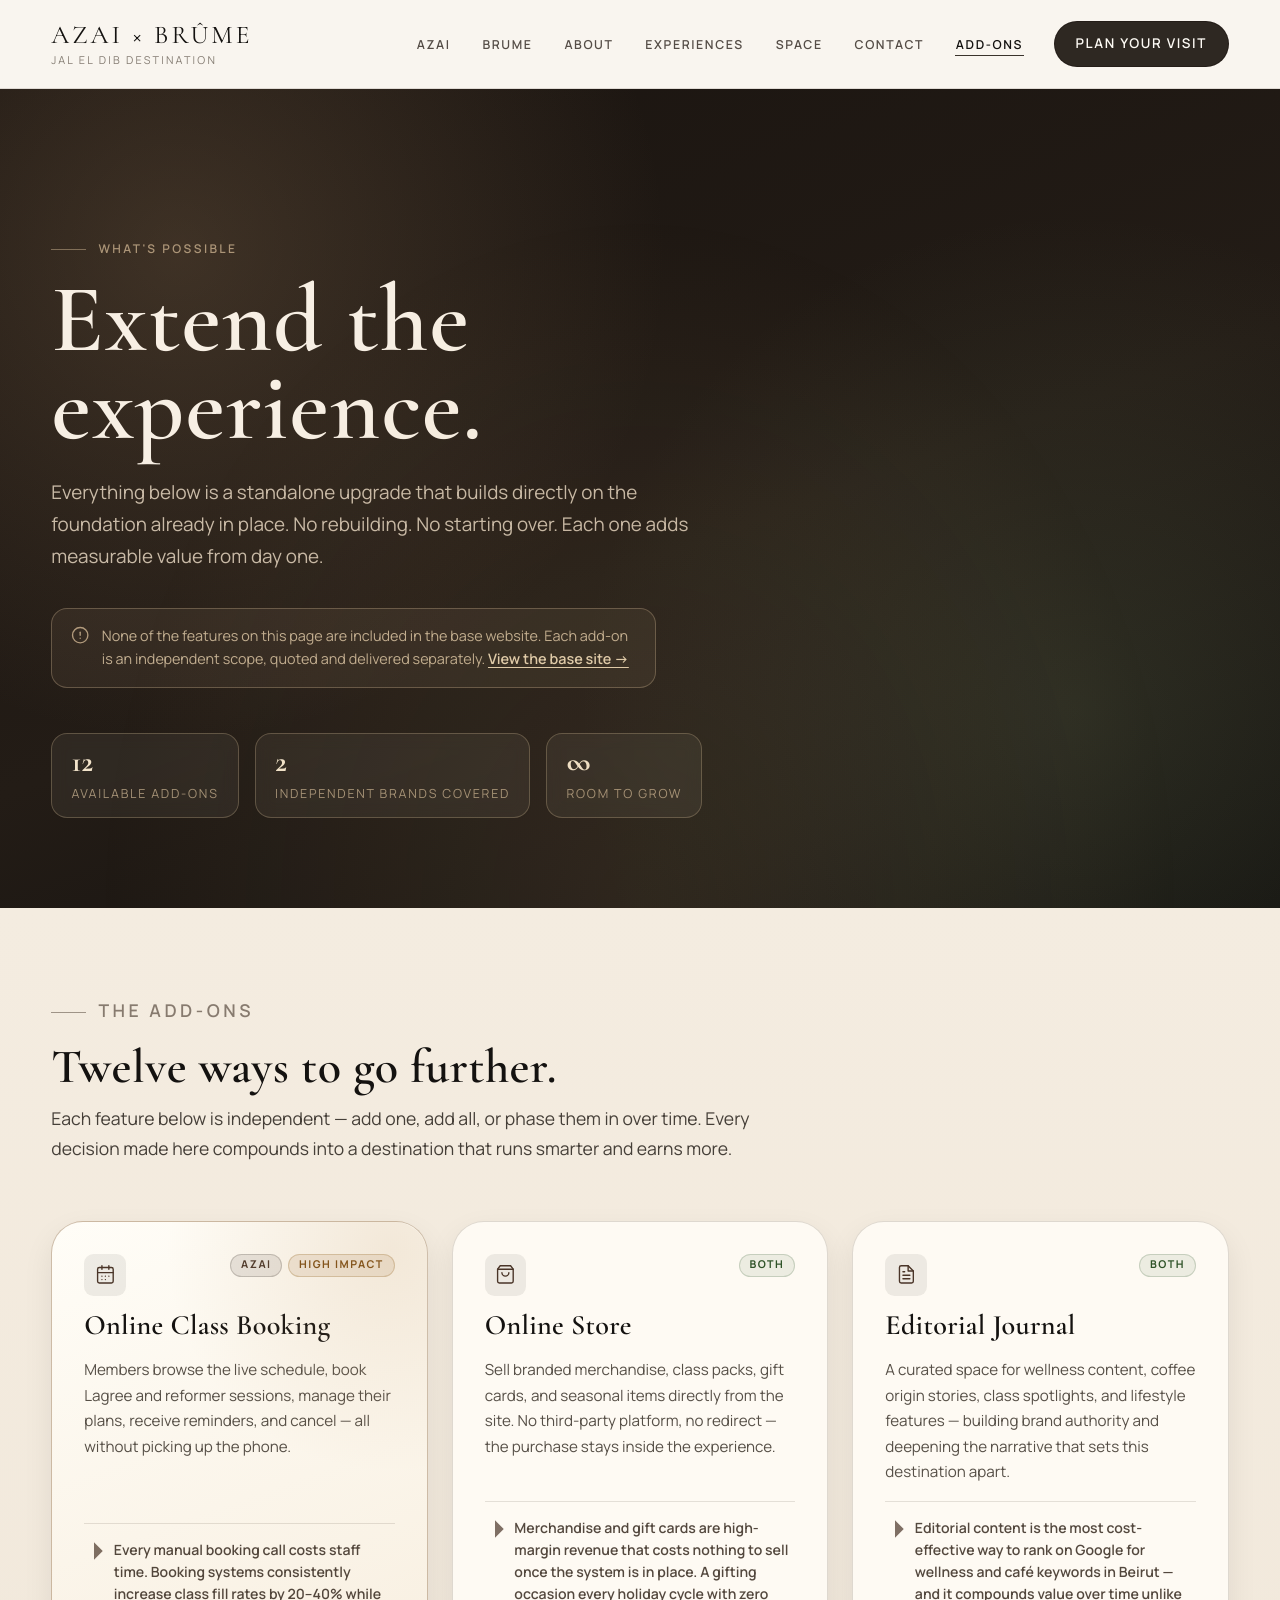
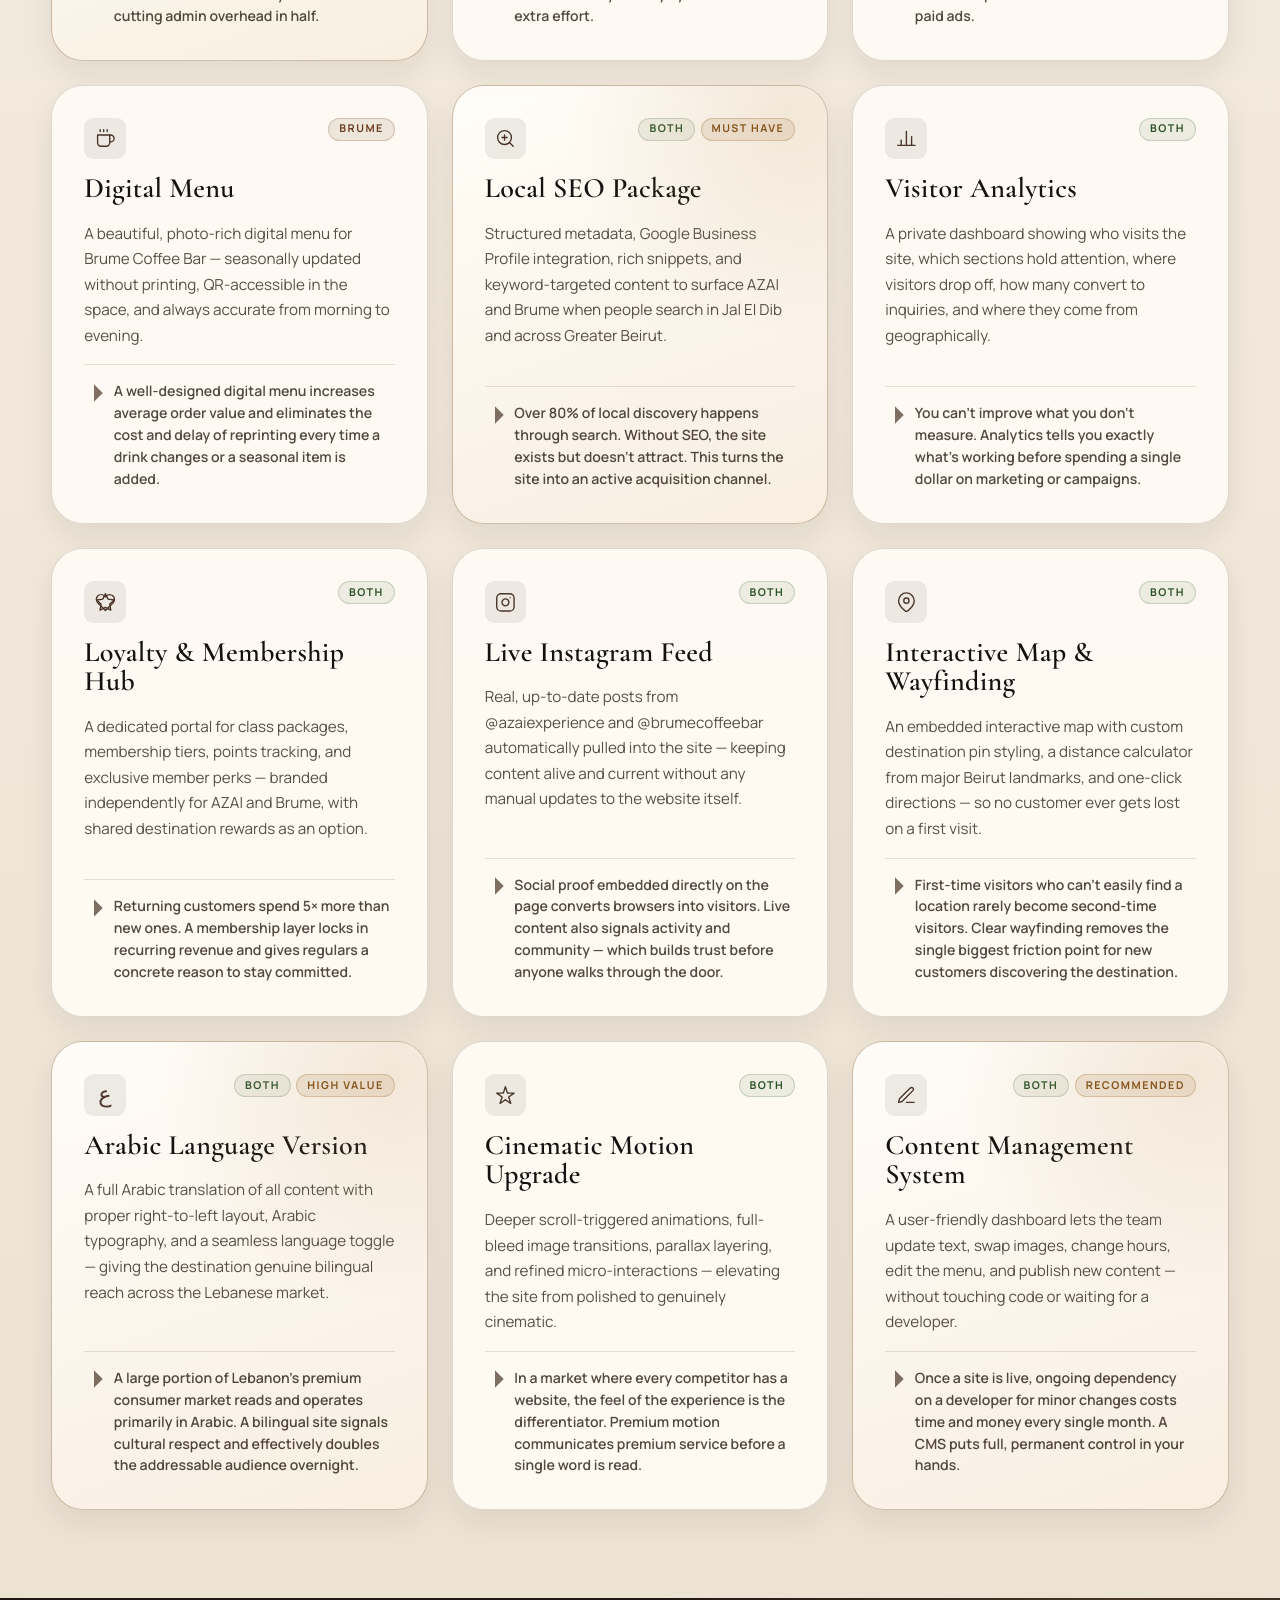
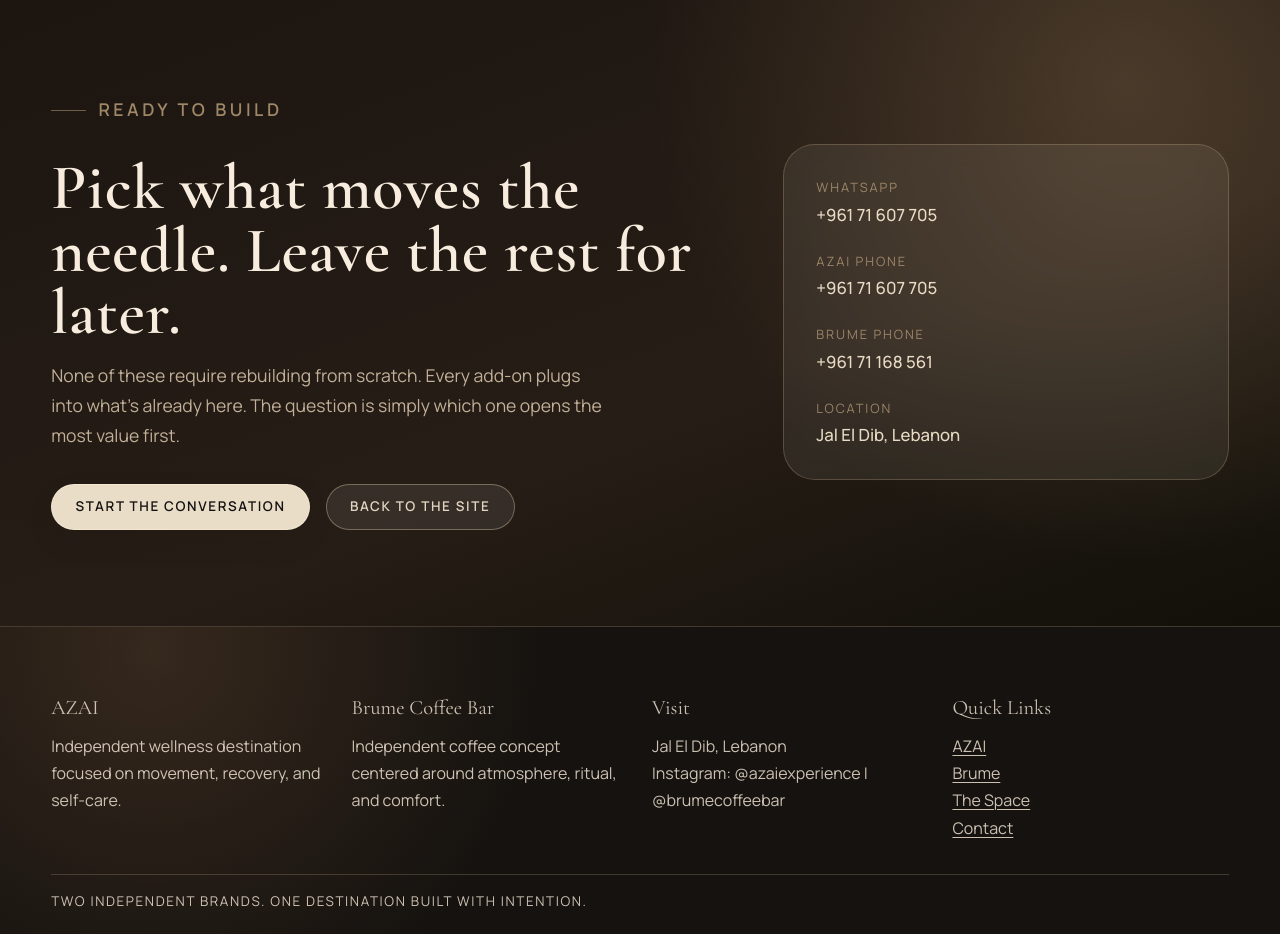
==== addons.html @ 94c47527 "Initial commit — AZAI x Brume destination website - Dual-brand landing page for AZAI wellness studio" ====
<!doctype html>
<html lang="en">
  <head>
    <meta charset="utf-8" />
    <meta name="viewport" content="width=device-width, initial-scale=1" />
    <meta
      name="description"
      content="Add-ons and future features available for the AZAI x Brume Coffee Bar website."
    />
    <title>What We Can Build — AZAI × Brume Add-Ons</title>

    <link rel="preconnect" href="https://fonts.googleapis.com" />
    <link rel="preconnect" href="https://fonts.gstatic.com" crossorigin />
    <link
      href="https://fonts.googleapis.com/css2?family=Manrope:wght@400;500;600;700&family=Cormorant+Garamond:wght@500;600;700&display=swap"
      rel="stylesheet"
    />
    <link rel="stylesheet" href="style.css" />
    <style>
      /* ── Add-Ons page styles ─────────────────────────── */

      .addons-hero {
        border-top: 0;
        padding: clamp(6rem, 12vw, 9rem) 0 clamp(4rem, 7vw, 6rem);
        background:
          radial-gradient(circle at 14% 20%, rgba(150, 120, 88, 0.28), transparent 38%),
          radial-gradient(circle at 84% 76%, rgba(120, 140, 100, 0.2), transparent 40%),
          linear-gradient(160deg, #1a1410 0%, #231c16 55%, #12100e 100%);
        position: relative;
        overflow: hidden;
      }

      .addons-hero::after {
        content: "";
        position: absolute;
        inset: 0;
        background: radial-gradient(ellipse at 50% 100%, rgba(205, 168, 118, 0.12), transparent 60%);
        pointer-events: none;
      }

      .addons-hero .eyebrow {
        color: rgba(220, 192, 155, 0.7);
      }

      .addons-hero .eyebrow::before {
        background: rgba(220, 192, 155, 0.45);
      }

      .addons-hero h1 {
        font-family: var(--font-serif);
        font-size: clamp(3rem, 7.5vw, 6.4rem);
        line-height: 0.92;
        color: rgba(254, 246, 234, 0.97);
        margin-bottom: var(--space-4);
        max-width: 14ch;
      }

      .addons-hero .lead {
        color: rgba(235, 220, 198, 0.82);
        max-width: 56ch;
        margin-bottom: 0;
      }

      .addons-scope-note {
        display: flex;
        align-items: flex-start;
        gap: 0.75rem;
        margin-top: clamp(1.6rem, 3vw, 2.2rem);
        padding: 1rem 1.2rem;
        border-radius: var(--radius-md);
        border: 1px solid rgba(220, 192, 155, 0.3);
        background: rgba(220, 192, 155, 0.07);
        max-width: 62ch;
      }

      .addons-scope-note svg {
        flex-shrink: 0;
        width: 1.15rem;
        height: 1.15rem;
        stroke: rgba(220, 192, 155, 0.75);
        stroke-width: 1.8;
        fill: none;
        stroke-linecap: round;
        stroke-linejoin: round;
        margin-top: 0.1rem;
      }

      .addons-scope-note p {
        font-size: 0.9rem;
        line-height: 1.6;
        color: rgba(225, 202, 168, 0.82);
        margin: 0;
      }

      .addons-scope-note a {
        color: rgba(235, 215, 180, 0.95);
        text-decoration: underline;
        text-decoration-thickness: 1px;
        text-underline-offset: 0.18em;
        font-weight: 600;
      }

      .addons-scope-note a:hover {
        color: rgba(252, 238, 210, 1);
      }

      .addons-hero-meta {
        display: flex;
        flex-wrap: wrap;
        gap: var(--space-3);
        margin-top: clamp(2rem, 4vw, 2.8rem);
      }

      .hero-stat {
        border: 1px solid rgba(220, 192, 155, 0.28);
        border-radius: var(--radius-md);
        padding: 0.9rem 1.2rem;
        background: rgba(255, 248, 236, 0.06);
        backdrop-filter: blur(8px);
      }

      .hero-stat strong {
        display: block;
        font-family: var(--font-serif);
        font-size: 1.85rem;
        color: rgba(250, 235, 210, 0.97);
        line-height: 1;
        margin-bottom: 0.2rem;
      }

      .hero-stat span {
        font-size: 0.78rem;
        text-transform: uppercase;
        letter-spacing: 0.14em;
        color: rgba(220, 195, 158, 0.68);
      }

      /* ── Section ─────────────────────────────────────── */

      .addons-section {
        background: linear-gradient(180deg, #f4ece0, #ede3d4);
        padding: clamp(3.5rem, 7vw, 5.5rem) 0;
        border-top: 0;
      }

      .addons-section-head {
        margin-bottom: clamp(2.4rem, 5vw, 3.5rem);
        max-width: 720px;
      }

      .addons-section-head h2 {
        font-family: var(--font-serif);
        font-size: clamp(2rem, 4vw, 3rem);
        line-height: 1.04;
        margin-bottom: var(--space-2);
      }

      .addons-section-head p {
        font-size: clamp(1rem, 1.4vw, 1.1rem);
      }

      /* ── Grid ────────────────────────────────────────── */

      .addons-grid {
        display: grid;
        grid-template-columns: repeat(3, minmax(0, 1fr));
        gap: var(--space-4);
      }

      /* ── Card ────────────────────────────────────────── */

      .addon-card {
        position: relative;
        background: rgba(255, 252, 246, 0.9);
        border: 1px solid rgba(78, 63, 49, 0.18);
        border-radius: var(--radius-xl);
        padding: clamp(1.4rem, 2.5vw, 2rem);
        box-shadow: var(--shadow-soft);
        display: flex;
        flex-direction: column;
        gap: var(--space-3);
        transition: transform 280ms ease, box-shadow 280ms ease, border-color 280ms ease;
        overflow: hidden;
      }

      .addon-card:hover {
        transform: translateY(-5px);
        box-shadow: var(--shadow-card);
        border-color: rgba(78, 63, 49, 0.34);
      }

      .addon-card--highlight {
        border-color: rgba(140, 105, 68, 0.42);
        background: linear-gradient(160deg, rgba(255, 253, 248, 0.96), rgba(248, 239, 225, 0.96));
      }

      .addon-card--highlight::before {
        content: "";
        position: absolute;
        inset: 0;
        border-radius: inherit;
        background: radial-gradient(circle at 90% 6%, rgba(194, 152, 102, 0.18), transparent 42%);
        pointer-events: none;
      }

      /* ── Card top row ────────────────────────────────── */

      .addon-card__top {
        display: flex;
        align-items: flex-start;
        justify-content: space-between;
        gap: var(--space-2);
      }

      .addon-card__icon {
        width: 2.6rem;
        height: 2.6rem;
        border-radius: var(--radius-sm);
        background: rgba(48, 38, 30, 0.08);
        display: flex;
        align-items: center;
        justify-content: center;
        flex-shrink: 0;
      }

      .addon-card__icon svg {
        width: 1.3rem;
        height: 1.3rem;
        stroke: var(--color-espresso);
        stroke-width: 1.6;
        fill: none;
        stroke-linecap: round;
        stroke-linejoin: round;
      }

      .addon-card__badges {
        display: flex;
        flex-wrap: wrap;
        gap: 0.35rem;
        justify-content: flex-end;
      }

      .addon-badge {
        border-radius: 999px;
        padding: 0.22rem 0.62rem;
        font-size: 0.67rem;
        font-weight: 700;
        letter-spacing: 0.14em;
        text-transform: uppercase;
      }

      .addon-badge--azai {
        background: rgba(36, 28, 22, 0.1);
        color: var(--color-espresso);
        border: 1px solid rgba(36, 28, 22, 0.2);
      }

      .addon-badge--brume {
        background: rgba(130, 90, 55, 0.12);
        color: #6b3d1e;
        border: 1px solid rgba(130, 90, 55, 0.26);
      }

      .addon-badge--both {
        background: rgba(80, 115, 75, 0.1);
        color: #2e5227;
        border: 1px solid rgba(80, 115, 75, 0.24);
      }

      .addon-badge--featured {
        background: rgba(160, 118, 60, 0.15);
        color: #7a4a10;
        border: 1px solid rgba(160, 118, 60, 0.32);
      }

      /* ── Card body ───────────────────────────────────── */

      .addon-card h3 {
        font-family: var(--font-serif);
        font-size: clamp(1.45rem, 2.2vw, 1.85rem);
        line-height: 1.05;
        color: var(--color-ink);
        margin-bottom: 0;
      }

      .addon-card__desc {
        font-size: 0.95rem;
        color: rgba(44, 36, 28, 0.8);
        line-height: 1.68;
        flex: 1;
      }

      /* ── Benefit block ───────────────────────────────── */

      .addon-card__benefit {
        border-top: 1px solid rgba(72, 58, 46, 0.14);
        padding-top: var(--space-3);
        display: flex;
        gap: 0.6rem;
        align-items: flex-start;
      }

      .benefit-arrow {
        flex-shrink: 0;
        width: 1.25rem;
        height: 1.25rem;
        margin-top: 0.1rem;
        color: var(--color-espresso);
        opacity: 0.7;
      }

      .benefit-arrow svg {
        width: 100%;
        height: 100%;
        fill: currentColor;
      }

      .addon-card__benefit p {
        font-size: 0.88rem;
        font-weight: 600;
        color: rgba(55, 42, 32, 0.86);
        line-height: 1.56;
      }

      /* ── CTA ─────────────────────────────────────────── */

      .addons-cta-section {
        background:
          radial-gradient(circle at 88% 14%, rgba(175, 138, 96, 0.28), transparent 38%),
          linear-gradient(160deg, #1c1510 0%, #261d16 60%, #111009 100%);
        padding: clamp(4rem, 8vw, 6rem) 0;
        border-top: 0;
      }

      .addons-cta-inner {
        display: grid;
        grid-template-columns: 1.2fr 0.8fr;
        gap: clamp(2rem, 5vw, 4rem);
        align-items: center;
      }

      .addons-cta-inner h2 {
        font-family: var(--font-serif);
        font-size: clamp(2.2rem, 5vw, 4rem);
        line-height: 0.98;
        color: rgba(254, 244, 228, 0.97);
        margin-bottom: var(--space-3);
      }

      .addons-cta-inner > div > p {
        color: rgba(232, 212, 185, 0.8);
        max-width: 52ch;
        font-size: clamp(1rem, 1.4vw, 1.1rem);
        margin-bottom: var(--space-5);
      }

      .addons-cta-inner .eyebrow {
        color: rgba(220, 188, 145, 0.68);
      }

      .addons-cta-inner .eyebrow::before {
        background: rgba(220, 188, 145, 0.44);
      }

      .cta-actions {
        display: flex;
        flex-wrap: wrap;
        gap: var(--space-3);
      }

      .cta-actions .btn-primary {
        background: rgba(245, 232, 210, 0.95);
        border-color: rgba(245, 232, 210, 0.95);
        color: var(--color-ink);
      }

      .cta-actions .btn-primary:hover {
        background: #fff;
        border-color: #fff;
      }

      .cta-actions .btn-secondary {
        background: rgba(255, 255, 255, 0.08);
        border-color: rgba(232, 208, 175, 0.38);
        color: rgba(245, 232, 210, 0.9);
      }

      .cta-actions .btn-secondary:hover {
        background: rgba(255, 255, 255, 0.14);
        border-color: rgba(232, 208, 175, 0.55);
      }

      .cta-contact-card {
        border-radius: var(--radius-xl);
        border: 1px solid rgba(220, 192, 155, 0.24);
        background: rgba(255, 248, 236, 0.07);
        backdrop-filter: blur(10px);
        padding: clamp(1.4rem, 2.5vw, 2rem);
        display: flex;
        flex-direction: column;
        gap: var(--space-4);
      }

      .cta-contact-item p {
        font-size: 0.8rem;
        text-transform: uppercase;
        letter-spacing: 0.15em;
        color: rgba(218, 188, 148, 0.6);
        margin-bottom: 0.3rem;
      }

      .cta-contact-item a,
      .cta-contact-item span {
        display: block;
        font-size: 1.05rem;
        color: rgba(248, 234, 210, 0.92);
        font-weight: 500;
      }

      .cta-contact-item a:hover {
        color: rgba(255, 245, 225, 1);
      }

      /* ── Responsive ──────────────────────────────────── */

      @media (max-width: 1060px) {
        .addons-grid {
          grid-template-columns: repeat(2, minmax(0, 1fr));
        }
      }

      @media (max-width: 720px) {
        .addons-grid {
          grid-template-columns: 1fr;
        }

        .addons-cta-inner {
          grid-template-columns: 1fr;
        }

        .addons-hero-meta {
          flex-direction: column;
          align-items: flex-start;
        }

        .hero-stat {
          align-self: flex-start;
        }

        .cta-actions {
          flex-direction: column;
          align-items: stretch;
        }

        .cta-actions .btn {
          width: 100%;
          justify-content: center;
        }
      }

      @media (max-width: 420px) {
        .addons-hero {
          padding-top: 5rem;
        }

        .addons-scope-note {
          padding: 0.85rem 0.95rem;
          gap: 0.6rem;
        }

        .addons-grid {
          gap: var(--space-3);
        }

        .addon-card__top {
          flex-wrap: wrap;
          gap: var(--space-2);
        }

        .addon-card__badges {
          justify-content: flex-start;
        }

        .cta-contact-card {
          display: grid;
          grid-template-columns: repeat(2, minmax(0, 1fr));
          gap: var(--space-3);
        }
      }
    </style>
  </head>
  <body id="top">
    <a class="skip-link" href="#main-content">Skip to main content</a>

    <header class="site-header" id="site-header">
      <div class="container header-inner">
        <a class="brand-mark" href="index.html" aria-label="AZAI and Brume destination homepage">
          <span class="brand-mark__title">AZAI &times; BR&Ucirc;ME</span>
          <span class="brand-mark__subtitle">Jal El Dib Destination</span>
        </a>

        <button
          class="menu-toggle"
          id="menu-toggle"
          type="button"
          aria-label="Toggle menu"
          aria-controls="primary-navigation"
          aria-expanded="false"
        >
          <span></span>
          <span></span>
        </button>

        <nav class="site-nav" id="primary-navigation" aria-label="Primary">
          <a href="index.html#azai" class="nav-link">AZAI</a>
          <a href="index.html#brume" class="nav-link">Brume</a>
          <a href="index.html#destination" class="nav-link">About</a>
          <a href="index.html#experiences" class="nav-link">Experiences</a>
          <a href="index.html#space" class="nav-link">Space</a>
          <a href="index.html#contact" class="nav-link">Contact</a>
          <a href="addons.html" class="nav-link" aria-current="page">Add-Ons</a>
          <a href="index.html#contact" class="btn btn-nav">Plan Your Visit</a>
        </nav>
      </div>
    </header>

    <main id="main-content">

      <!-- ── Hero ─────────────────────────────────── -->
      <section class="addons-hero section" aria-labelledby="addons-title">
        <div class="container">
          <p class="eyebrow">What's Possible</p>
          <h1 id="addons-title">Extend the experience.</h1>
          <p class="lead">
            Everything below is a standalone upgrade that builds directly on the foundation already
            in place. No rebuilding. No starting over. Each one adds measurable value from day one.
          </p>

          <div class="addons-scope-note" role="note" aria-label="Pricing scope clarification">
            <svg viewBox="0 0 24 24" aria-hidden="true">
              <circle cx="12" cy="12" r="10"/>
              <line x1="12" y1="8" x2="12" y2="12"/>
              <line x1="12" y1="16" x2="12.01" y2="16"/>
            </svg>
            <p>
              None of the features on this page are included in the base website.
              Each add-on is an independent scope, quoted and delivered separately.
              <a href="index.html">View the base site →</a>
            </p>
          </div>

          <div class="addons-hero-meta">
            <div class="hero-stat">
              <strong>12</strong>
              <span>Available add-ons</span>
            </div>
            <div class="hero-stat">
              <strong>2</strong>
              <span>Independent brands covered</span>
            </div>
            <div class="hero-stat">
              <strong>∞</strong>
              <span>Room to grow</span>
            </div>
          </div>
        </div>
      </section>

      <!-- ── Cards ─────────────────────────────────── -->
      <section class="addons-section section" aria-labelledby="addons-grid-title">
        <div class="container">
          <div class="addons-section-head">
            <p class="eyebrow">The Add-Ons</p>
            <h2 id="addons-grid-title">Twelve ways to go further.</h2>
            <p>
              Each feature below is independent — add one, add all, or phase them in over time.
              Every decision made here compounds into a destination that runs smarter and earns more.
            </p>
          </div>

          <div class="addons-grid">

            <!-- 1. Class Booking -->
            <article class="addon-card addon-card--highlight reveal">
              <div class="addon-card__top">
                <div class="addon-card__icon">
                  <svg viewBox="0 0 24 24" aria-hidden="true">
                    <rect x="3" y="4" width="18" height="18" rx="2"/>
                    <path d="M16 2v4M8 2v4M3 10h18"/>
                    <path d="M8 14h.01M12 14h.01M16 14h.01M8 18h.01M12 18h.01"/>
                  </svg>
                </div>
                <div class="addon-card__badges">
                  <span class="addon-badge addon-badge--azai">AZAI</span>
                  <span class="addon-badge addon-badge--featured">High Impact</span>
                </div>
              </div>
              <h3>Online Class Booking</h3>
              <p class="addon-card__desc">
                Members browse the live schedule, book Lagree and reformer sessions, manage their
                plans, receive reminders, and cancel — all without picking up the phone.
              </p>
              <div class="addon-card__benefit">
                <span class="benefit-arrow" aria-hidden="true">
                  <svg viewBox="0 0 16 16"><path d="M8 1l7 7-7 7M15 8H1"/></svg>
                </span>
                <p>
                  Every manual booking call costs staff time. Booking systems consistently increase
                  class fill rates by 20–40% while cutting admin overhead in half.
                </p>
              </div>
            </article>

            <!-- 2. E-Commerce -->
            <article class="addon-card reveal">
              <div class="addon-card__top">
                <div class="addon-card__icon">
                  <svg viewBox="0 0 24 24" aria-hidden="true">
                    <path d="M6 2L3 6v14a2 2 0 002 2h14a2 2 0 002-2V6l-3-4z"/>
                    <path d="M3 6h18"/>
                    <path d="M16 10a4 4 0 01-8 0"/>
                  </svg>
                </div>
                <div class="addon-card__badges">
                  <span class="addon-badge addon-badge--both">Both</span>
                </div>
              </div>
              <h3>Online Store</h3>
              <p class="addon-card__desc">
                Sell branded merchandise, class packs, gift cards, and seasonal items directly from
                the site. No third-party platform, no redirect — the purchase stays inside the
                experience.
              </p>
              <div class="addon-card__benefit">
                <span class="benefit-arrow" aria-hidden="true">
                  <svg viewBox="0 0 16 16"><path d="M8 1l7 7-7 7M15 8H1"/></svg>
                </span>
                <p>
                  Merchandise and gift cards are high-margin revenue that costs nothing to sell once
                  the system is in place. A gifting occasion every holiday cycle with zero extra effort.
                </p>
              </div>
            </article>

            <!-- 3. Blog -->
            <article class="addon-card reveal">
              <div class="addon-card__top">
                <div class="addon-card__icon">
                  <svg viewBox="0 0 24 24" aria-hidden="true">
                    <path d="M14 2H6a2 2 0 00-2 2v16a2 2 0 002 2h12a2 2 0 002-2V8z"/>
                    <polyline points="14 2 14 8 20 8"/>
                    <line x1="16" y1="13" x2="8" y2="13"/>
                    <line x1="16" y1="17" x2="8" y2="17"/>
                    <polyline points="10 9 9 9 8 9"/>
                  </svg>
                </div>
                <div class="addon-card__badges">
                  <span class="addon-badge addon-badge--both">Both</span>
                </div>
              </div>
              <h3>Editorial Journal</h3>
              <p class="addon-card__desc">
                A curated space for wellness content, coffee origin stories, class spotlights, and
                lifestyle features — building brand authority and deepening the narrative that sets
                this destination apart.
              </p>
              <div class="addon-card__benefit">
                <span class="benefit-arrow" aria-hidden="true">
                  <svg viewBox="0 0 16 16"><path d="M8 1l7 7-7 7M15 8H1"/></svg>
                </span>
                <p>
                  Editorial content is the most cost-effective way to rank on Google for wellness and
                  café keywords in Beirut — and it compounds value over time unlike paid ads.
                </p>
              </div>
            </article>

            <!-- 4. Digital Menu -->
            <article class="addon-card reveal">
              <div class="addon-card__top">
                <div class="addon-card__icon">
                  <svg viewBox="0 0 24 24" aria-hidden="true">
                    <path d="M17 8h1a4 4 0 010 8h-1"/>
                    <path d="M3 8h14v9a4 4 0 01-4 4H7a4 4 0 01-4-4V8z"/>
                    <line x1="6" y1="2" x2="6" y2="4"/>
                    <line x1="10" y1="2" x2="10" y2="4"/>
                    <line x1="14" y1="2" x2="14" y2="4"/>
                  </svg>
                </div>
                <div class="addon-card__badges">
                  <span class="addon-badge addon-badge--brume">Brume</span>
                </div>
              </div>
              <h3>Digital Menu</h3>
              <p class="addon-card__desc">
                A beautiful, photo-rich digital menu for Brume Coffee Bar — seasonally updated
                without printing, QR-accessible in the space, and always accurate from morning to
                evening.
              </p>
              <div class="addon-card__benefit">
                <span class="benefit-arrow" aria-hidden="true">
                  <svg viewBox="0 0 16 16"><path d="M8 1l7 7-7 7M15 8H1"/></svg>
                </span>
                <p>
                  A well-designed digital menu increases average order value and eliminates the cost
                  and delay of reprinting every time a drink changes or a seasonal item is added.
                </p>
              </div>
            </article>

            <!-- 5. SEO -->
            <article class="addon-card addon-card--highlight reveal">
              <div class="addon-card__top">
                <div class="addon-card__icon">
                  <svg viewBox="0 0 24 24" aria-hidden="true">
                    <circle cx="11" cy="11" r="8"/>
                    <path d="M21 21l-4.35-4.35"/>
                    <path d="M11 8v6M8 11h6"/>
                  </svg>
                </div>
                <div class="addon-card__badges">
                  <span class="addon-badge addon-badge--both">Both</span>
                  <span class="addon-badge addon-badge--featured">Must Have</span>
                </div>
              </div>
              <h3>Local SEO Package</h3>
              <p class="addon-card__desc">
                Structured metadata, Google Business Profile integration, rich snippets, and
                keyword-targeted content to surface AZAI and Brume when people search in Jal El Dib
                and across Greater Beirut.
              </p>
              <div class="addon-card__benefit">
                <span class="benefit-arrow" aria-hidden="true">
                  <svg viewBox="0 0 16 16"><path d="M8 1l7 7-7 7M15 8H1"/></svg>
                </span>
                <p>
                  Over 80% of local discovery happens through search. Without SEO, the site exists
                  but doesn't attract. This turns the site into an active acquisition channel.
                </p>
              </div>
            </article>

            <!-- 6. Analytics -->
            <article class="addon-card reveal">
              <div class="addon-card__top">
                <div class="addon-card__icon">
                  <svg viewBox="0 0 24 24" aria-hidden="true">
                    <line x1="18" y1="20" x2="18" y2="10"/>
                    <line x1="12" y1="20" x2="12" y2="4"/>
                    <line x1="6" y1="20" x2="6" y2="14"/>
                    <line x1="2" y1="20" x2="22" y2="20"/>
                  </svg>
                </div>
                <div class="addon-card__badges">
                  <span class="addon-badge addon-badge--both">Both</span>
                </div>
              </div>
              <h3>Visitor Analytics</h3>
              <p class="addon-card__desc">
                A private dashboard showing who visits the site, which sections hold attention,
                where visitors drop off, how many convert to inquiries, and where they come from
                geographically.
              </p>
              <div class="addon-card__benefit">
                <span class="benefit-arrow" aria-hidden="true">
                  <svg viewBox="0 0 16 16"><path d="M8 1l7 7-7 7M15 8H1"/></svg>
                </span>
                <p>
                  You can't improve what you don't measure. Analytics tells you exactly what's
                  working before spending a single dollar on marketing or campaigns.
                </p>
              </div>
            </article>

            <!-- 7. Loyalty -->
            <article class="addon-card reveal">
              <div class="addon-card__top">
                <div class="addon-card__icon">
                  <svg viewBox="0 0 24 24" aria-hidden="true">
                    <path d="M20.84 4.61a5.5 5.5 0 00-7.78 0L12 5.67l-1.06-1.06a5.5 5.5 0 00-7.78 7.78l1.06 1.06L12 21.23l7.78-7.78 1.06-1.06a5.5 5.5 0 000-7.78z"/>
                    <polygon points="12 2 15.09 8.26 22 9.27 17 14.14 18.18 21.02 12 17.77 5.82 21.02 7 14.14 2 9.27 8.91 8.26 12 2"/>
                  </svg>
                </div>
                <div class="addon-card__badges">
                  <span class="addon-badge addon-badge--both">Both</span>
                </div>
              </div>
              <h3>Loyalty & Membership Hub</h3>
              <p class="addon-card__desc">
                A dedicated portal for class packages, membership tiers, points tracking, and
                exclusive member perks — branded independently for AZAI and Brume, with shared
                destination rewards as an option.
              </p>
              <div class="addon-card__benefit">
                <span class="benefit-arrow" aria-hidden="true">
                  <svg viewBox="0 0 16 16"><path d="M8 1l7 7-7 7M15 8H1"/></svg>
                </span>
                <p>
                  Returning customers spend 5× more than new ones. A membership layer locks in
                  recurring revenue and gives regulars a concrete reason to stay committed.
                </p>
              </div>
            </article>

            <!-- 8. Live Social Feed -->
            <article class="addon-card reveal">
              <div class="addon-card__top">
                <div class="addon-card__icon">
                  <svg viewBox="0 0 24 24" aria-hidden="true">
                    <rect x="2" y="2" width="20" height="20" rx="5"/>
                    <path d="M16 11.37A4 4 0 1112.63 8 4 4 0 0116 11.37z"/>
                    <line x1="17.5" y1="6.5" x2="17.51" y2="6.5"/>
                  </svg>
                </div>
                <div class="addon-card__badges">
                  <span class="addon-badge addon-badge--both">Both</span>
                </div>
              </div>
              <h3>Live Instagram Feed</h3>
              <p class="addon-card__desc">
                Real, up-to-date posts from @azaiexperience and @brumecoffeebar automatically
                pulled into the site — keeping content alive and current without any manual updates
                to the website itself.
              </p>
              <div class="addon-card__benefit">
                <span class="benefit-arrow" aria-hidden="true">
                  <svg viewBox="0 0 16 16"><path d="M8 1l7 7-7 7M15 8H1"/></svg>
                </span>
                <p>
                  Social proof embedded directly on the page converts browsers into visitors. Live
                  content also signals activity and community — which builds trust before anyone
                  walks through the door.
                </p>
              </div>
            </article>

            <!-- 9. Map -->
            <article class="addon-card reveal">
              <div class="addon-card__top">
                <div class="addon-card__icon">
                  <svg viewBox="0 0 24 24" aria-hidden="true">
                    <path d="M21 10c0 7-9 13-9 13s-9-6-9-13a9 9 0 0118 0z"/>
                    <circle cx="12" cy="10" r="3"/>
                  </svg>
                </div>
                <div class="addon-card__badges">
                  <span class="addon-badge addon-badge--both">Both</span>
                </div>
              </div>
              <h3>Interactive Map & Wayfinding</h3>
              <p class="addon-card__desc">
                An embedded interactive map with custom destination pin styling, a distance
                calculator from major Beirut landmarks, and one-click directions — so no customer
                ever gets lost on a first visit.
              </p>
              <div class="addon-card__benefit">
                <span class="benefit-arrow" aria-hidden="true">
                  <svg viewBox="0 0 16 16"><path d="M8 1l7 7-7 7M15 8H1"/></svg>
                </span>
                <p>
                  First-time visitors who can't easily find a location rarely become second-time
                  visitors. Clear wayfinding removes the single biggest friction point for new
                  customers discovering the destination.
                </p>
              </div>
            </article>

            <!-- 10. Arabic -->
            <article class="addon-card addon-card--highlight reveal">
              <div class="addon-card__top">
                <div class="addon-card__icon" aria-hidden="true" style="font-family: serif; font-size: 1.4rem; color: var(--color-espresso); background: rgba(48,38,30,0.08);">
                  ع
                </div>
                <div class="addon-card__badges">
                  <span class="addon-badge addon-badge--both">Both</span>
                  <span class="addon-badge addon-badge--featured">High Value</span>
                </div>
              </div>
              <h3>Arabic Language Version</h3>
              <p class="addon-card__desc">
                A full Arabic translation of all content with proper right-to-left layout, Arabic
                typography, and a seamless language toggle — giving the destination genuine bilingual
                reach across the Lebanese market.
              </p>
              <div class="addon-card__benefit">
                <span class="benefit-arrow" aria-hidden="true">
                  <svg viewBox="0 0 16 16"><path d="M8 1l7 7-7 7M15 8H1"/></svg>
                </span>
                <p>
                  A large portion of Lebanon's premium consumer market reads and operates primarily
                  in Arabic. A bilingual site signals cultural respect and effectively doubles the
                  addressable audience overnight.
                </p>
              </div>
            </article>

            <!-- 11. Animations -->
            <article class="addon-card reveal">
              <div class="addon-card__top">
                <div class="addon-card__icon">
                  <svg viewBox="0 0 24 24" aria-hidden="true">
                    <path d="M12 2l2.4 7.4H22l-6.2 4.5 2.4 7.4L12 17l-6.2 4.3 2.4-7.4L2 9.4h7.6L12 2z"/>
                  </svg>
                </div>
                <div class="addon-card__badges">
                  <span class="addon-badge addon-badge--both">Both</span>
                </div>
              </div>
              <h3>Cinematic Motion Upgrade</h3>
              <p class="addon-card__desc">
                Deeper scroll-triggered animations, full-bleed image transitions, parallax
                layering, and refined micro-interactions — elevating the site from polished to
                genuinely cinematic.
              </p>
              <div class="addon-card__benefit">
                <span class="benefit-arrow" aria-hidden="true">
                  <svg viewBox="0 0 16 16"><path d="M8 1l7 7-7 7M15 8H1"/></svg>
                </span>
                <p>
                  In a market where every competitor has a website, the feel of the experience is
                  the differentiator. Premium motion communicates premium service before a single
                  word is read.
                </p>
              </div>
            </article>

            <!-- 12. CMS -->
            <article class="addon-card addon-card--highlight reveal">
              <div class="addon-card__top">
                <div class="addon-card__icon">
                  <svg viewBox="0 0 24 24" aria-hidden="true">
                    <path d="M12 20h9"/>
                    <path d="M16.5 3.5a2.121 2.121 0 013 3L7 19l-4 1 1-4L16.5 3.5z"/>
                  </svg>
                </div>
                <div class="addon-card__badges">
                  <span class="addon-badge addon-badge--both">Both</span>
                  <span class="addon-badge addon-badge--featured">Recommended</span>
                </div>
              </div>
              <h3>Content Management System</h3>
              <p class="addon-card__desc">
                A user-friendly dashboard lets the team update text, swap images, change hours,
                edit the menu, and publish new content — without touching code or waiting for a
                developer.
              </p>
              <div class="addon-card__benefit">
                <span class="benefit-arrow" aria-hidden="true">
                  <svg viewBox="0 0 16 16"><path d="M8 1l7 7-7 7M15 8H1"/></svg>
                </span>
                <p>
                  Once a site is live, ongoing dependency on a developer for minor changes costs time
                  and money every single month. A CMS puts full, permanent control in your hands.
                </p>
              </div>
            </article>

          </div>
        </div>
      </section>

      <!-- ── CTA ───────────────────────────────────── -->
      <section class="addons-cta-section section" aria-labelledby="cta-title">
        <div class="container addons-cta-inner">
          <div>
            <p class="eyebrow">Ready to Build</p>
            <h2 id="cta-title">Pick what moves the needle. Leave the rest for later.</h2>
            <p>
              None of these require rebuilding from scratch. Every add-on plugs into what's already
              here. The question is simply which one opens the most value first.
            </p>
            <div class="cta-actions">
              <a class="btn btn-primary" href="index.html#contact">Start the Conversation</a>
              <a class="btn btn-secondary" href="index.html">Back to the Site</a>
            </div>
          </div>

          <div class="cta-contact-card">
            <div class="cta-contact-item">
              <p>WhatsApp</p>
              <a href="https://wa.me/96171607705" target="_blank" rel="noopener noreferrer">
                +961 71 607 705
              </a>
            </div>
            <div class="cta-contact-item">
              <p>AZAI Phone</p>
              <span>+961 71 607 705</span>
            </div>
            <div class="cta-contact-item">
              <p>Brume Phone</p>
              <span>+961 71 168 561</span>
            </div>
            <div class="cta-contact-item">
              <p>Location</p>
              <span>Jal El Dib, Lebanon</span>
            </div>
          </div>
        </div>
      </section>

    </main>

    <footer class="site-footer">
      <div class="container footer-grid">
        <div>
          <p class="footer-brand">AZAI</p>
          <p>Independent wellness destination focused on movement, recovery, and self-care.</p>
        </div>
        <div>
          <p class="footer-brand">Brume Coffee Bar</p>
          <p>Independent coffee concept centered around atmosphere, ritual, and comfort.</p>
        </div>
        <div>
          <p class="footer-brand">Visit</p>
          <p>Jal El Dib, Lebanon</p>
          <p>Instagram: @azaiexperience | @brumecoffeebar</p>
        </div>
        <div>
          <p class="footer-brand">Quick Links</p>
          <p><a href="index.html#azai">AZAI</a></p>
          <p><a href="index.html#brume">Brume</a></p>
          <p><a href="index.html#space">The Space</a></p>
          <p><a href="index.html#contact">Contact</a></p>
        </div>
      </div>
      <div class="container footer-bottom">
        <p>Two independent brands. One destination built with intention.</p>
      </div>
    </footer>

    <script src="script.js"></script>
  </body>
</html>
---- style.css ----
:root {
  --font-serif: "Cormorant Garamond", Georgia, "Times New Roman", serif;
  --font-sans: "Manrope", -apple-system, BlinkMacSystemFont, "Segoe UI", sans-serif;

  --color-ivory: #f8f4ec;
  --color-cream: #fefbf5;
  --color-beige: #e9dfd1;
  --color-stone: #d3c7b7;
  --color-taupe: #8b7c6d;
  --color-sage: #73816e;
  --color-espresso: #4a3528;
  --color-mocha: #32261f;
  --color-charcoal: #1f1b18;
  --color-ink: #141210;

  --radius-xs: 0.35rem;
  --radius-sm: 0.6rem;
  --radius-md: 1rem;
  --radius-lg: 1.35rem;
  --radius-xl: 2rem;

  --space-1: 0.4rem;
  --space-2: 0.75rem;
  --space-3: 1rem;
  --space-4: 1.5rem;
  --space-5: 2rem;
  --space-6: 3rem;
  --space-7: 4.5rem;
  --space-8: 6rem;

  --shadow-soft: 0 12px 30px rgba(25, 20, 14, 0.08);
  --shadow-card: 0 20px 48px rgba(18, 15, 11, 0.12);
  --shadow-dark: 0 20px 44px rgba(6, 5, 4, 0.4);

  --container: 1200px;
  --hero-shift: 0px;
  --header-height: 88px;
}

* {
  box-sizing: border-box;
}

html {
  scroll-behavior: smooth;
}

body {
  margin: 0;
  font-family: var(--font-sans);
  color: var(--color-charcoal);
  background: linear-gradient(180deg, #fffefb 0%, var(--color-ivory) 40%, #f3ece1 100%);
  min-height: 100vh;
  text-rendering: geometricPrecision;
}

::selection {
  color: var(--color-cream);
  background: rgba(75, 58, 45, 0.8);
}

a {
  color: inherit;
  text-decoration: none;
}

img {
  max-width: 100%;
  display: block;
}

p {
  margin: 0;
  line-height: 1.7;
  color: rgba(36, 30, 24, 0.84);
}

h1,
h2,
h3,
h4,
h5,
h6 {
  margin: 0;
  font-weight: 600;
  color: var(--color-ink);
  letter-spacing: 0.01em;
}

ul {
  list-style: none;
  margin: 0;
  padding: 0;
}

.skip-link {
  position: absolute;
  left: -9999px;
  top: 0;
  padding: var(--space-2) var(--space-3);
  border-radius: var(--radius-sm);
  background: var(--color-charcoal);
  color: var(--color-cream);
  z-index: 90;
}

.skip-link:focus-visible {
  left: var(--space-3);
  top: var(--space-3);
}

.container {
  width: min(var(--container), 92vw);
  margin-inline: auto;
}

.narrow {
  width: min(860px, 100%);
}

.section {
  position: relative;
  padding: clamp(4rem, 8vw, 7rem) 0;
  border-top: 1px solid rgba(76, 60, 45, 0.12);
}

.section[id] {
  scroll-margin-top: calc(var(--header-height) + 1.2rem);
}

.section-head {
  max-width: 760px;
  margin-bottom: clamp(2rem, 4vw, 3rem);
}

.section-head h2 {
  font-family: var(--font-serif);
  font-size: clamp(2rem, 4.6vw, 3.4rem);
  line-height: 1.02;
  margin-bottom: var(--space-3);
}

.section-head p {
  font-size: clamp(1rem, 1.45vw, 1.12rem);
}

.eyebrow {
  display: inline-flex;
  align-items: center;
  gap: var(--space-2);
  margin-bottom: var(--space-3);
  font-size: 0.75rem;
  text-transform: uppercase;
  letter-spacing: 0.2em;
  font-weight: 600;
  color: rgba(67, 54, 42, 0.62);
}

.eyebrow::before {
  content: "";
  width: 2.2rem;
  height: 1px;
  background: rgba(77, 62, 48, 0.5);
}

.btn {
  position: relative;
  display: inline-flex;
  align-items: center;
  justify-content: center;
  border: 1px solid transparent;
  border-radius: 999px;
  padding: 0.82rem 1.45rem;
  font-size: 0.84rem;
  font-weight: 600;
  text-transform: uppercase;
  letter-spacing: 0.12em;
  transition: transform 220ms ease, background-color 220ms ease, color 220ms ease,
    border-color 220ms ease, box-shadow 220ms ease;
  cursor: pointer;
}

.btn:hover {
  transform: translateY(-2px);
}

.btn:active {
  transform: translateY(0);
}

.btn-primary {
  background: var(--color-charcoal);
  border-color: var(--color-charcoal);
  color: var(--color-cream);
  box-shadow: var(--shadow-soft);
}

.btn-primary:hover {
  background: #0f0e0d;
  border-color: #0f0e0d;
}

.btn-secondary {
  background: rgba(255, 255, 255, 0.55);
  border-color: rgba(61, 48, 37, 0.3);
  color: var(--color-ink);
}

.btn-secondary:hover {
  background: rgba(255, 255, 255, 0.8);
  border-color: rgba(61, 48, 37, 0.45);
}

.btn-ghost {
  border-color: rgba(42, 34, 27, 0.35);
  background: transparent;
  color: inherit;
}

.btn-ghost:hover {
  border-color: rgba(26, 21, 17, 0.66);
  background: rgba(255, 255, 255, 0.12);
}

.site-header {
  position: sticky;
  top: 0;
  z-index: 50;
  border-bottom: 1px solid rgba(65, 53, 42, 0.14);
  background: rgba(248, 244, 236, 0.84);
  backdrop-filter: blur(14px);
  transition: background-color 260ms ease, box-shadow 260ms ease;
}

.site-header.is-condensed {
  background: rgba(247, 242, 234, 0.96);
  box-shadow: 0 8px 26px rgba(24, 19, 14, 0.1);
}

.header-inner {
  min-height: var(--header-height);
  display: flex;
  align-items: center;
  justify-content: space-between;
  gap: var(--space-4);
}

.brand-mark {
  display: inline-flex;
  flex-direction: column;
  gap: 0.1rem;
  min-width: 150px;
}

.brand-mark__title {
  font-family: var(--font-serif);
  font-size: clamp(1.3rem, 2vw, 1.7rem);
  letter-spacing: 0.12em;
  color: var(--color-ink);
}

.brand-mark__subtitle {
  font-size: 0.68rem;
  text-transform: uppercase;
  letter-spacing: 0.2em;
  color: rgba(63, 52, 40, 0.62);
}

.site-nav {
  display: flex;
  align-items: center;
  gap: 0.35rem;
}

.nav-link {
  position: relative;
  padding: 0.56rem 0.82rem;
  font-size: 0.77rem;
  letter-spacing: 0.13em;
  text-transform: uppercase;
  color: rgba(38, 30, 23, 0.78);
  font-weight: 600;
}

.nav-link::after {
  content: "";
  position: absolute;
  left: 0.78rem;
  right: 0.78rem;
  bottom: 0.35rem;
  height: 1px;
  background: rgba(32, 24, 18, 0.88);
  transform: scaleX(0);
  transform-origin: left;
  transition: transform 220ms ease;
}

.nav-link:hover::after,
.nav-link:focus-visible::after,
.nav-link[aria-current="page"]::after {
  transform: scaleX(1);
}

.nav-link[aria-current="page"] {
  color: var(--color-ink);
}

.btn-nav {
  margin-left: var(--space-2);
  padding-inline: 1.3rem;
  background: rgba(35, 29, 24, 0.95);
  color: var(--color-cream);
  border-color: rgba(35, 29, 24, 0.95);
}

.menu-toggle {
  display: none;
  width: 2.8rem;
  height: 2.8rem;
  border-radius: 999px;
  border: 1px solid rgba(65, 52, 40, 0.3);
  background: rgba(251, 247, 239, 0.88);
  align-items: center;
  justify-content: center;
  flex-direction: column;
  gap: 0.32rem;
  cursor: pointer;
}

.menu-toggle span {
  width: 1.1rem;
  height: 1.5px;
  background: var(--color-charcoal);
  transition: transform 220ms ease, opacity 220ms ease;
}

.menu-toggle.is-active span:first-child {
  transform: translateY(3.8px) rotate(45deg);
}

.menu-toggle.is-active span:last-child {
  transform: translateY(-3.8px) rotate(-45deg);
}

.hero {
  overflow: hidden;
  border-top: 0;
  padding-top: clamp(5.4rem, 10vw, 8rem);
}

.hero::before,
.hero::after {
  content: "";
  position: absolute;
  inset: 0;
  pointer-events: none;
}

.hero::before {
  z-index: -2;
  background:
    linear-gradient(
      112deg,
      rgba(247, 242, 233, 0.98) 0%,
      rgba(240, 233, 222, 0.98) 54%,
      rgba(45, 34, 28, 0.96) 54%,
      rgba(31, 24, 20, 0.98) 100%
    );
  transform: translateY(calc(var(--hero-shift) * -1));
}

.hero::after {
  z-index: -1;
  background:
    radial-gradient(circle at 10% 18%, rgba(116, 130, 107, 0.18), transparent 36%),
    radial-gradient(circle at 83% 78%, rgba(176, 133, 96, 0.24), transparent 41%),
    radial-gradient(circle at 60% 2%, rgba(255, 255, 255, 0.2), transparent 30%);
}

.hero-layout {
  display: grid;
  grid-template-columns: 1.1fr 0.9fr;
  gap: clamp(1.5rem, 4vw, 3rem);
  align-items: center;
}

.hero-content h1 {
  font-family: var(--font-serif);
  font-size: clamp(2.7rem, 6.4vw, 5.6rem);
  line-height: 0.92;
  max-width: 13ch;
  color: #241a13;
  margin-bottom: var(--space-3);
}

.lead {
  max-width: 58ch;
  font-size: clamp(1.01rem, 1.48vw, 1.18rem);
  margin-bottom: var(--space-5);
  color: rgba(41, 34, 28, 0.88);
}

.hero-actions {
  display: flex;
  flex-wrap: wrap;
  gap: var(--space-3);
}

.hero-panels {
  display: grid;
  gap: var(--space-4);
}

.hero-facts {
  margin-top: clamp(1.8rem, 4vw, 2.6rem);
  display: grid;
  grid-template-columns: repeat(3, minmax(0, 1fr));
  gap: var(--space-2);
}

.hero-facts p {
  margin: 0;
  border-radius: var(--radius-md);
  border: 1px solid rgba(68, 54, 41, 0.2);
  background: rgba(255, 252, 245, 0.74);
  padding: 0.95rem 1rem;
  box-shadow: var(--shadow-soft);
}

.hero-facts strong {
  display: block;
  font-size: 0.82rem;
  text-transform: uppercase;
  letter-spacing: 0.1em;
  color: rgba(28, 22, 17, 0.92);
  margin-bottom: 0.25rem;
}

.hero-facts span {
  font-size: 0.9rem;
  color: rgba(43, 35, 28, 0.82);
}

.hero-panel {
  border-radius: var(--radius-xl);
  padding: clamp(1.3rem, 2.5vw, 2rem);
  border: 1px solid rgba(96, 82, 67, 0.28);
  box-shadow: var(--shadow-card);
  backdrop-filter: blur(2px);
}

.hero-panel h2 {
  font-family: var(--font-serif);
  font-size: clamp(1.55rem, 2.7vw, 2.2rem);
  margin-bottom: 0.35rem;
}

.hero-panel p {
  margin-bottom: var(--space-3);
}

.hero-panel img {
  width: 100%;
  aspect-ratio: 16 / 10;
  object-fit: cover;
  border-radius: calc(var(--radius-lg) - 0.1rem);
  margin-bottom: 0.9rem;
  border: 1px solid rgba(66, 53, 42, 0.22);
}

.hero-panel--azai {
  background: linear-gradient(145deg, rgba(255, 251, 243, 0.92), rgba(237, 228, 213, 0.82));
  color: var(--color-charcoal);
}

.hero-panel--brume {
  background: linear-gradient(145deg, rgba(37, 30, 25, 0.95), rgba(24, 20, 17, 0.95));
  border-color: rgba(212, 187, 156, 0.23);
}

.hero-panel--brume h2,
.hero-panel--brume p,
.hero-panel--brume li {
  color: rgba(251, 244, 232, 0.95);
}

.hero-panel--brume img {
  border-color: rgba(244, 220, 189, 0.28);
  filter: saturate(85%) brightness(0.92);
}

.tag-row {
  display: flex;
  flex-wrap: wrap;
  gap: 0.5rem;
}

.tag-row li {
  border-radius: 999px;
  border: 1px solid rgba(69, 56, 44, 0.35);
  padding: 0.35rem 0.7rem;
  font-size: 0.72rem;
  letter-spacing: 0.12em;
  text-transform: uppercase;
  font-weight: 600;
}

.hero-panel--brume .tag-row li {
  border-color: rgba(245, 228, 208, 0.33);
}

.destination-intro {
  background: linear-gradient(180deg, rgba(255, 252, 246, 0.94), rgba(245, 239, 228, 0.88));
}

.destination-intro h2 {
  font-family: var(--font-serif);
  font-size: clamp(2rem, 5vw, 3.2rem);
  margin-bottom: var(--space-3);
}

.destination-intro p {
  font-size: clamp(1.03rem, 1.5vw, 1.2rem);
}

.split-section {
  background: linear-gradient(180deg, #f2ebdf, #ece3d5);
}

.split-grid {
  display: grid;
  grid-template-columns: repeat(2, minmax(0, 1fr));
  gap: var(--space-4);
}

.split-card {
  position: relative;
  overflow: hidden;
  border-radius: var(--radius-xl);
  min-height: 430px;
  padding: clamp(1.4rem, 3vw, 2.2rem);
  border: 1px solid rgba(72, 58, 45, 0.26);
  display: flex;
  flex-direction: column;
  transition: transform 280ms ease, box-shadow 280ms ease, opacity 280ms ease;
}

.split-card::before {
  content: "";
  position: absolute;
  inset: 0;
  pointer-events: none;
  opacity: 0;
  transition: opacity 240ms ease;
}

.split-grid:hover .split-card,
.split-grid:focus-within .split-card {
  opacity: 0.88;
}

.split-card:hover,
.split-card:focus-within,
.split-card:focus-visible {
  opacity: 1;
  transform: translateY(-5px);
  box-shadow: var(--shadow-card);
  outline: none;
}

.split-card:hover::before,
.split-card:focus-within::before,
.split-card:focus-visible::before {
  opacity: 1;
}

.split-card--azai {
  background: linear-gradient(160deg, #fffaf1 0%, #ede2d1 100%);
}

.split-card--azai::before {
  background: radial-gradient(circle at 84% 8%, rgba(114, 131, 104, 0.24), transparent 36%);
}

.split-card--brume {
  background: linear-gradient(160deg, #3a2b23 0%, #241c18 100%);
  border-color: rgba(210, 180, 143, 0.3);
}

.split-card--brume::before {
  background: radial-gradient(circle at 12% 84%, rgba(205, 149, 101, 0.3), transparent 46%);
}

.split-card--brume,
.split-card--brume h3,
.split-card--brume p,
.split-card--brume li,
.split-card--brume .split-label {
  color: rgba(249, 239, 226, 0.94);
}

.split-label {
  font-size: 0.7rem;
  text-transform: uppercase;
  letter-spacing: 0.18em;
  margin-bottom: var(--space-3);
  color: rgba(60, 48, 38, 0.64);
}

.split-card h3 {
  font-family: var(--font-serif);
  font-size: clamp(2rem, 4.2vw, 3.1rem);
  margin-bottom: var(--space-2);
}

.split-card > p {
  margin-bottom: var(--space-4);
}

.descriptor-list {
  display: flex;
  flex-wrap: wrap;
  gap: 0.55rem;
  margin-bottom: auto;
}

.descriptor-list li {
  border-radius: 999px;
  border: 1px solid rgba(61, 50, 40, 0.32);
  padding: 0.32rem 0.72rem;
  font-size: 0.72rem;
  letter-spacing: 0.11em;
  text-transform: uppercase;
  font-weight: 600;
}

.split-card--brume .descriptor-list li,
.split-card--brume .btn-ghost {
  border-color: rgba(245, 224, 197, 0.42);
}

.azai-section {
  background: linear-gradient(180deg, #f8f2e7, #f4ecdf);
}

.service-grid {
  display: grid;
  grid-template-columns: repeat(4, minmax(0, 1fr));
  gap: var(--space-3);
}

.service-card {
  border-radius: var(--radius-lg);
  border: 1px solid rgba(81, 66, 50, 0.2);
  background: rgba(255, 253, 248, 0.7);
  padding: 1.2rem;
  box-shadow: var(--shadow-soft);
  transition: transform 220ms ease, border-color 220ms ease;
}

.service-card:hover {
  transform: translateY(-4px);
  border-color: rgba(70, 57, 45, 0.38);
}

.service-card h3 {
  font-family: var(--font-serif);
  font-size: 1.45rem;
  margin-bottom: 0.38rem;
}

.service-card p {
  font-size: 0.95rem;
}

.brume-section {
  background:
    radial-gradient(circle at 8% 90%, rgba(150, 103, 70, 0.22), transparent 34%),
    linear-gradient(180deg, #2b211c, #171311);
}

.brume-section .section-head h2,
.brume-section .section-head p,
.brume-section .eyebrow {
  color: rgba(249, 240, 228, 0.9);
}

.brume-section .eyebrow::before {
  background: rgba(249, 240, 228, 0.56);
}

.brume-grid {
  display: grid;
  grid-template-columns: repeat(3, minmax(0, 1fr));
  gap: var(--space-3);
}

.brume-card {
  border-radius: var(--radius-lg);
  border: 1px solid rgba(230, 201, 169, 0.25);
  background: linear-gradient(160deg, rgba(58, 43, 34, 0.9), rgba(36, 28, 23, 0.9));
  padding: 1.25rem;
  box-shadow: var(--shadow-dark);
  transition: transform 220ms ease, border-color 220ms ease;
}

.brume-card:hover {
  transform: translateY(-4px);
  border-color: rgba(242, 215, 186, 0.42);
}

.brume-card h3 {
  font-family: var(--font-serif);
  font-size: 1.52rem;
  color: rgba(255, 245, 233, 0.96);
  margin-bottom: 0.3rem;
}

.brume-card p {
  color: rgba(242, 227, 208, 0.86);
  font-size: 0.95rem;
}

.space-section {
  background: linear-gradient(180deg, #ede2d2, #f4ecdf);
}

.space-grid {
  display: grid;
  grid-template-columns: repeat(12, minmax(0, 1fr));
  gap: var(--space-3);
}

.space-tile {
  position: relative;
  border-radius: var(--radius-lg);
  overflow: hidden;
  min-height: 220px;
  margin: 0;
  border: 1px solid rgba(78, 64, 50, 0.2);
  box-shadow: var(--shadow-soft);
  transition: transform 280ms ease;
}

.space-tile:hover {
  transform: translateY(-4px);
}

.space-tile::before {
  content: "";
  position: absolute;
  inset: 0;
  background-size: cover;
  background-position: center;
  filter: saturate(90%);
  z-index: 0;
}

.space-tile img {
  position: absolute;
  inset: 0;
  width: 100%;
  height: 100%;
  object-fit: cover;
  z-index: 1;
}

.space-tile::after {
  content: "";
  position: absolute;
  inset: 0;
  background: linear-gradient(180deg, transparent 42%, rgba(17, 14, 11, 0.66) 100%);
  z-index: 2;
}

.space-tile figcaption {
  position: absolute;
  z-index: 3;
  left: 1rem;
  right: 1rem;
  bottom: 1rem;
  color: rgba(255, 247, 235, 0.95);
  font-family: var(--font-serif);
  font-size: clamp(1.2rem, 2.3vw, 1.75rem);
  letter-spacing: 0.04em;
}

.space-tile--movement {
  grid-column: span 7;
}

.space-tile--movement::before {
  background-image:
    radial-gradient(circle at 18% 18%, rgba(239, 232, 218, 0.32), transparent 38%),
    linear-gradient(140deg, #7f786d 0%, #c8c0b3 52%, #897f73 100%);
}

.space-tile--recovery {
  grid-column: span 5;
}

.space-tile--recovery::before {
  background-image:
    radial-gradient(circle at 82% 18%, rgba(255, 240, 206, 0.22), transparent 32%),
    linear-gradient(120deg, #6f6659 0%, #9a8d7a 45%, #564b40 100%);
}

.space-tile--coffee {
  grid-column: span 4;
}

.space-tile--coffee::before {
  background-image:
    radial-gradient(circle at 16% 14%, rgba(255, 223, 184, 0.2), transparent 34%),
    linear-gradient(145deg, #3e2f26 0%, #6b4a34 50%, #2d231d 100%);
}

.space-tile--materials {
  grid-column: span 4;
}

.space-tile--materials::before {
  background-image:
    radial-gradient(circle at 80% 22%, rgba(206, 188, 164, 0.28), transparent 31%),
    linear-gradient(145deg, #7b705f 0%, #a08f79 60%, #665746 100%);
}

.space-tile--light {
  grid-column: span 4;
}

.space-tile--light::before {
  background-image:
    radial-gradient(circle at 52% 18%, rgba(253, 237, 211, 0.38), transparent 29%),
    linear-gradient(145deg, #62564a 0%, #8e7d6b 52%, #4b4036 100%);
}

.instagram-wrap {
  margin-top: clamp(2.2rem, 4.4vw, 3rem);
}

.social-note {
  max-width: 62ch;
  margin-bottom: var(--space-3);
}

.journal-grid {
  display: grid;
  grid-template-columns: repeat(3, minmax(0, 1fr));
  gap: var(--space-3);
}

.journal-photo {
  position: relative;
  margin: 0;
  border-radius: var(--radius-lg);
  overflow: hidden;
  border: 1px solid rgba(69, 55, 42, 0.17);
  box-shadow: var(--shadow-soft);
  background: var(--color-beige);
}

.journal-photo img {
  width: 100%;
  height: 100%;
  object-fit: cover;
  transition: transform 500ms ease;
  display: block;
}

.journal-photo:hover img {
  transform: scale(1.04);
}

.journal-photo--featured {
  grid-column: span 2;
  aspect-ratio: 16 / 10;
}

.journal-photo--square {
  aspect-ratio: 1 / 1;
}

.social-cta {
  margin-top: var(--space-3);
}

.azai-gallery {
  display: grid;
  grid-template-columns: repeat(4, minmax(0, 1fr));
  gap: var(--space-3);
  margin-top: clamp(2rem, 4vw, 3rem);
}

.azai-gallery-item {
  position: relative;
  margin: 0;
  border-radius: var(--radius-lg);
  overflow: hidden;
  aspect-ratio: 3 / 4;
  border: 1px solid rgba(72, 58, 45, 0.2);
  box-shadow: var(--shadow-soft);
}

.azai-gallery-item img {
  width: 100%;
  height: 100%;
  object-fit: cover;
  transition: transform 500ms ease;
  display: block;
}

.azai-gallery-item:hover img {
  transform: scale(1.05);
}

.brume-gallery {
  display: grid;
  grid-template-columns: repeat(3, minmax(0, 1fr));
  gap: var(--space-3);
  margin-top: clamp(2rem, 4vw, 3rem);
}

.brume-gallery-item {
  position: relative;
  margin: 0;
  border-radius: var(--radius-lg);
  overflow: hidden;
  aspect-ratio: 1 / 1;
  border: 1px solid rgba(230, 201, 169, 0.25);
  box-shadow: var(--shadow-dark);
}

.brume-gallery-item img {
  width: 100%;
  height: 100%;
  object-fit: cover;
  transition: transform 500ms ease, filter 500ms ease;
  display: block;
  filter: saturate(88%) brightness(0.94);
}

.brume-gallery-item:hover img {
  transform: scale(1.05);
  filter: saturate(100%) brightness(1);
}

.value-section {
  background: linear-gradient(180deg, #f7f1e5, #f0e8da);
}

.value-grid {
  display: grid;
  grid-template-columns: repeat(4, minmax(0, 1fr));
  gap: var(--space-3);
}

.value-card {
  border-radius: var(--radius-lg);
  border: 1px solid rgba(68, 55, 44, 0.2);
  background: rgba(255, 252, 245, 0.66);
  padding: 1.3rem;
  box-shadow: var(--shadow-soft);
}

.value-card h3 {
  font-family: var(--font-serif);
  font-size: 1.46rem;
  margin-bottom: 0.36rem;
}

.community-section {
  background: linear-gradient(180deg, #efe4d5, #e7dac8);
}

.community-grid {
  display: grid;
  grid-template-columns: repeat(4, minmax(0, 1fr));
  gap: var(--space-3);
}

.community-card {
  border-radius: var(--radius-lg);
  border: 1px solid rgba(70, 57, 44, 0.2);
  background:
    radial-gradient(circle at 16% 14%, rgba(129, 145, 118, 0.16), transparent 40%),
    rgba(255, 251, 244, 0.66);
  padding: 1.25rem;
  box-shadow: var(--shadow-soft);
}

.community-card h3 {
  font-family: var(--font-serif);
  font-size: 1.42rem;
  margin-bottom: 0.32rem;
}

.contact-section {
  background:
    radial-gradient(circle at 90% 16%, rgba(183, 150, 117, 0.2), transparent 31%),
    linear-gradient(180deg, #e4d6c2, #dcccb8);
}

.contact-layout {
  display: grid;
  grid-template-columns: 1.05fr 0.95fr;
  gap: var(--space-4);
  align-items: start;
}

.contact-info,
.inquiry-form {
  border-radius: var(--radius-xl);
  border: 1px solid rgba(65, 52, 40, 0.22);
  background: rgba(255, 252, 246, 0.74);
  padding: clamp(1.3rem, 2.5vw, 2rem);
  box-shadow: var(--shadow-card);
}

.contact-info h2 {
  font-family: var(--font-serif);
  font-size: clamp(2rem, 4.2vw, 3rem);
  margin-bottom: var(--space-3);
}

.contact-list {
  display: grid;
  grid-template-columns: repeat(2, minmax(0, 1fr));
  gap: var(--space-4);
}

.contact-list h3 {
  font-family: var(--font-serif);
  font-size: 1.2rem;
  margin-bottom: 0.2rem;
}

.contact-list a {
  text-decoration: underline;
  text-decoration-thickness: 1px;
  text-underline-offset: 0.2em;
}

.contact-list a:hover {
  color: rgba(22, 18, 14, 0.95);
}

.inquiry-form {
  display: grid;
  gap: 0.65rem;
}

.inquiry-form h3 {
  font-family: var(--font-serif);
  font-size: clamp(1.8rem, 3.2vw, 2.4rem);
}

.inquiry-form > p {
  margin-bottom: var(--space-2);
}

.inquiry-form label {
  font-size: 0.78rem;
  text-transform: uppercase;
  letter-spacing: 0.15em;
  font-weight: 700;
  color: rgba(38, 31, 24, 0.7);
}

.inquiry-form input,
.inquiry-form textarea {
  width: 100%;
  border: 1px solid rgba(66, 52, 40, 0.28);
  border-radius: 0.75rem;
  background: rgba(255, 255, 255, 0.9);
  color: var(--color-charcoal);
  font: inherit;
  padding: 0.78rem 0.9rem;
  transition: border-color 180ms ease, box-shadow 180ms ease, background-color 180ms ease;
}

.inquiry-form textarea {
  min-height: 130px;
  resize: vertical;
}

.inquiry-form input:focus-visible,
.inquiry-form textarea:focus-visible {
  border-color: rgba(48, 38, 29, 0.75);
  box-shadow: 0 0 0 3px rgba(95, 77, 60, 0.15);
  outline: none;
}

.inquiry-form button {
  margin-top: var(--space-2);
  width: fit-content;
}

.form-status {
  min-height: 1.2rem;
  font-size: 0.9rem;
  color: rgba(39, 31, 24, 0.78);
}

.form-status.is-success {
  color: #1d5e39;
}

.site-footer {
  background:
    radial-gradient(circle at 12% 8%, rgba(158, 112, 74, 0.24), transparent 34%),
    #15120f;
  color: rgba(244, 231, 213, 0.9);
  border-top: 1px solid rgba(230, 197, 159, 0.21);
  padding-top: clamp(2.8rem, 5vw, 4rem);
}

.site-footer p {
  color: rgba(244, 231, 213, 0.82);
}

.footer-grid {
  display: grid;
  grid-template-columns: repeat(4, minmax(0, 1fr));
  gap: var(--space-4);
  padding-bottom: var(--space-5);
}

.footer-brand {
  font-family: var(--font-serif);
  font-size: 1.28rem;
  color: rgba(254, 245, 231, 0.96);
  margin-bottom: 0.45rem;
}

.site-footer a {
  text-decoration: underline;
  text-decoration-thickness: 1px;
  text-underline-offset: 0.2em;
}

.footer-bottom {
  border-top: 1px solid rgba(235, 203, 166, 0.2);
  padding: 1rem 0 1.3rem;
}

.footer-bottom p {
  font-size: 0.84rem;
  letter-spacing: 0.12em;
  text-transform: uppercase;
}

.reveal {
  opacity: 0;
  transform: translateY(24px);
  transition: opacity 760ms ease, transform 760ms ease;
}

.reveal.is-visible {
  opacity: 1;
  transform: translateY(0);
}

:focus-visible {
  outline: 2px solid rgba(50, 39, 31, 0.7);
  outline-offset: 2px;
}

@media (max-width: 1160px) {
  .service-grid {
    grid-template-columns: repeat(3, minmax(0, 1fr));
  }

  .brume-grid,
  .community-grid,
  .value-grid {
    grid-template-columns: repeat(2, minmax(0, 1fr));
  }

  .azai-gallery {
    grid-template-columns: repeat(2, minmax(0, 1fr));
  }
}

@media (max-width: 980px) {
  :root {
    --header-height: 78px;
  }

  body.menu-open {
    overflow: hidden;
  }

  .menu-toggle {
    display: inline-flex;
  }

  .site-nav {
    position: fixed;
    inset: 0;
    top: var(--header-height);
    z-index: 45;
    flex-direction: column;
    align-items: flex-start;
    justify-content: flex-start;
    gap: var(--space-1);
    padding: 2rem 8vw 2.4rem;
    background: rgba(247, 241, 231, 0.97);
    border-top: 1px solid rgba(66, 54, 43, 0.16);
    transform: translateY(-108%);
    opacity: 0;
    pointer-events: none;
    transition: transform 240ms ease, opacity 240ms ease;
  }

  .site-nav.is-open {
    transform: translateY(0);
    opacity: 1;
    pointer-events: auto;
  }

  .site-nav .btn-nav {
    margin-left: 0;
    margin-top: var(--space-2);
  }

  .nav-link {
    padding-inline: 0;
    font-size: 0.95rem;
    padding-block: 0.6rem;
  }

  .nav-link::after {
    left: 0;
    right: auto;
    width: 100%;
  }

  .hero-layout {
    grid-template-columns: 1fr;
  }

  .hero-content h1 {
    max-width: 15ch;
  }

  .hero-facts {
    grid-template-columns: 1fr;
  }

  .split-grid {
    grid-template-columns: 1fr;
  }

  .split-card {
    min-height: 360px;
  }

  .service-grid {
    grid-template-columns: repeat(2, minmax(0, 1fr));
  }

  .space-tile--movement,
  .space-tile--recovery,
  .space-tile--coffee,
  .space-tile--materials,
  .space-tile--light {
    grid-column: span 6;
  }

  .journal-grid {
    grid-template-columns: repeat(2, minmax(0, 1fr));
  }

  .journal-photo--featured {
    grid-column: span 2;
  }

  .contact-layout {
    grid-template-columns: 1fr;
  }

  .footer-grid {
    grid-template-columns: repeat(2, minmax(0, 1fr));
  }
}

@media (max-width: 680px) {
  .section {
    padding: 3.8rem 0;
  }

  .hero {
    padding-top: 4.6rem;
  }

  .hero::before {
    background:
      linear-gradient(
        180deg,
        rgba(247, 242, 233, 0.98) 0%,
        rgba(237, 229, 214, 0.97) 50%,
        rgba(39, 31, 25, 0.97) 50%,
        rgba(23, 19, 16, 0.99) 100%
      );
  }

  .hero-actions {
    width: 100%;
  }

  .hero-actions .btn {
    flex: 1 1 100%;
  }

  .btn {
    min-height: 44px;
  }

  .split-card {
    min-height: auto;
    padding-bottom: 2rem;
  }

  .service-grid,
  .brume-grid,
  .value-grid,
  .community-grid,
  .contact-list {
    grid-template-columns: 1fr;
  }

  .inquiry-form button {
    width: 100%;
  }

  .space-grid {
    grid-template-columns: repeat(2, minmax(0, 1fr));
  }

  .space-tile--movement,
  .space-tile--recovery,
  .space-tile--coffee,
  .space-tile--materials,
  .space-tile--light {
    grid-column: span 2;
  }

  .journal-grid {
    grid-template-columns: repeat(2, minmax(0, 1fr));
  }

  .journal-photo--featured {
    grid-column: span 2;
  }

  .azai-gallery {
    grid-template-columns: repeat(2, minmax(0, 1fr));
  }

  .brume-gallery {
    grid-template-columns: repeat(2, minmax(0, 1fr));
  }

  .footer-grid {
    grid-template-columns: 1fr;
    gap: var(--space-3);
  }
}

@media (max-width: 420px) {
  .azai-gallery,
  .brume-gallery {
    grid-template-columns: 1fr;
  }

  .azai-gallery-item,
  .brume-gallery-item {
    aspect-ratio: 16 / 9;
  }

  .journal-grid {
    grid-template-columns: 1fr;
  }

  .journal-photo--featured,
  .journal-photo--square {
    grid-column: span 1;
    aspect-ratio: 4 / 3;
  }

  .hero-facts {
    gap: var(--space-1);
  }

  .hero-panels {
    gap: var(--space-3);
  }
}

@media (prefers-reduced-motion: reduce) {
  html {
    scroll-behavior: auto;
  }

  *,
  *::before,
  *::after {
    animation: none !important;
    transition-duration: 1ms !important;
    transition-delay: 0ms !important;
    scroll-behavior: auto !important;
  }

  .reveal {
    opacity: 1 !important;
    transform: none !important;
  }
}
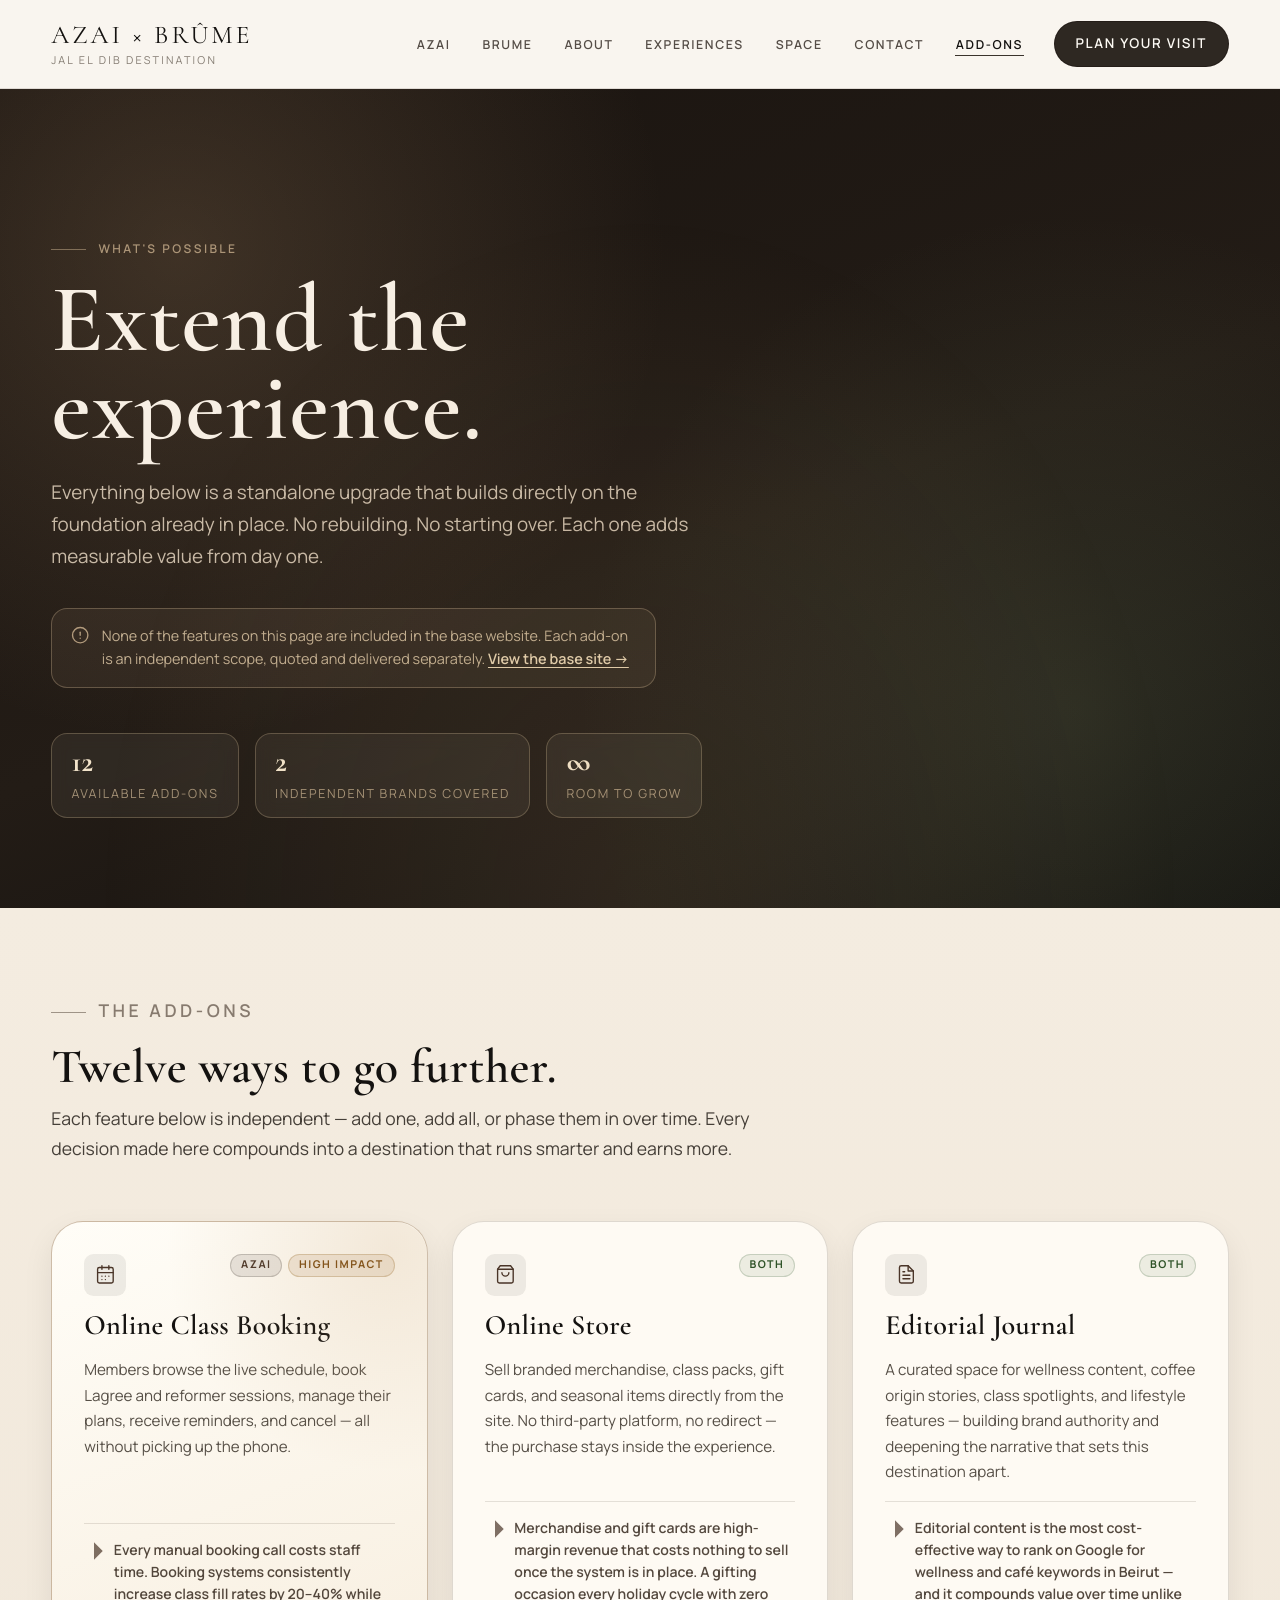
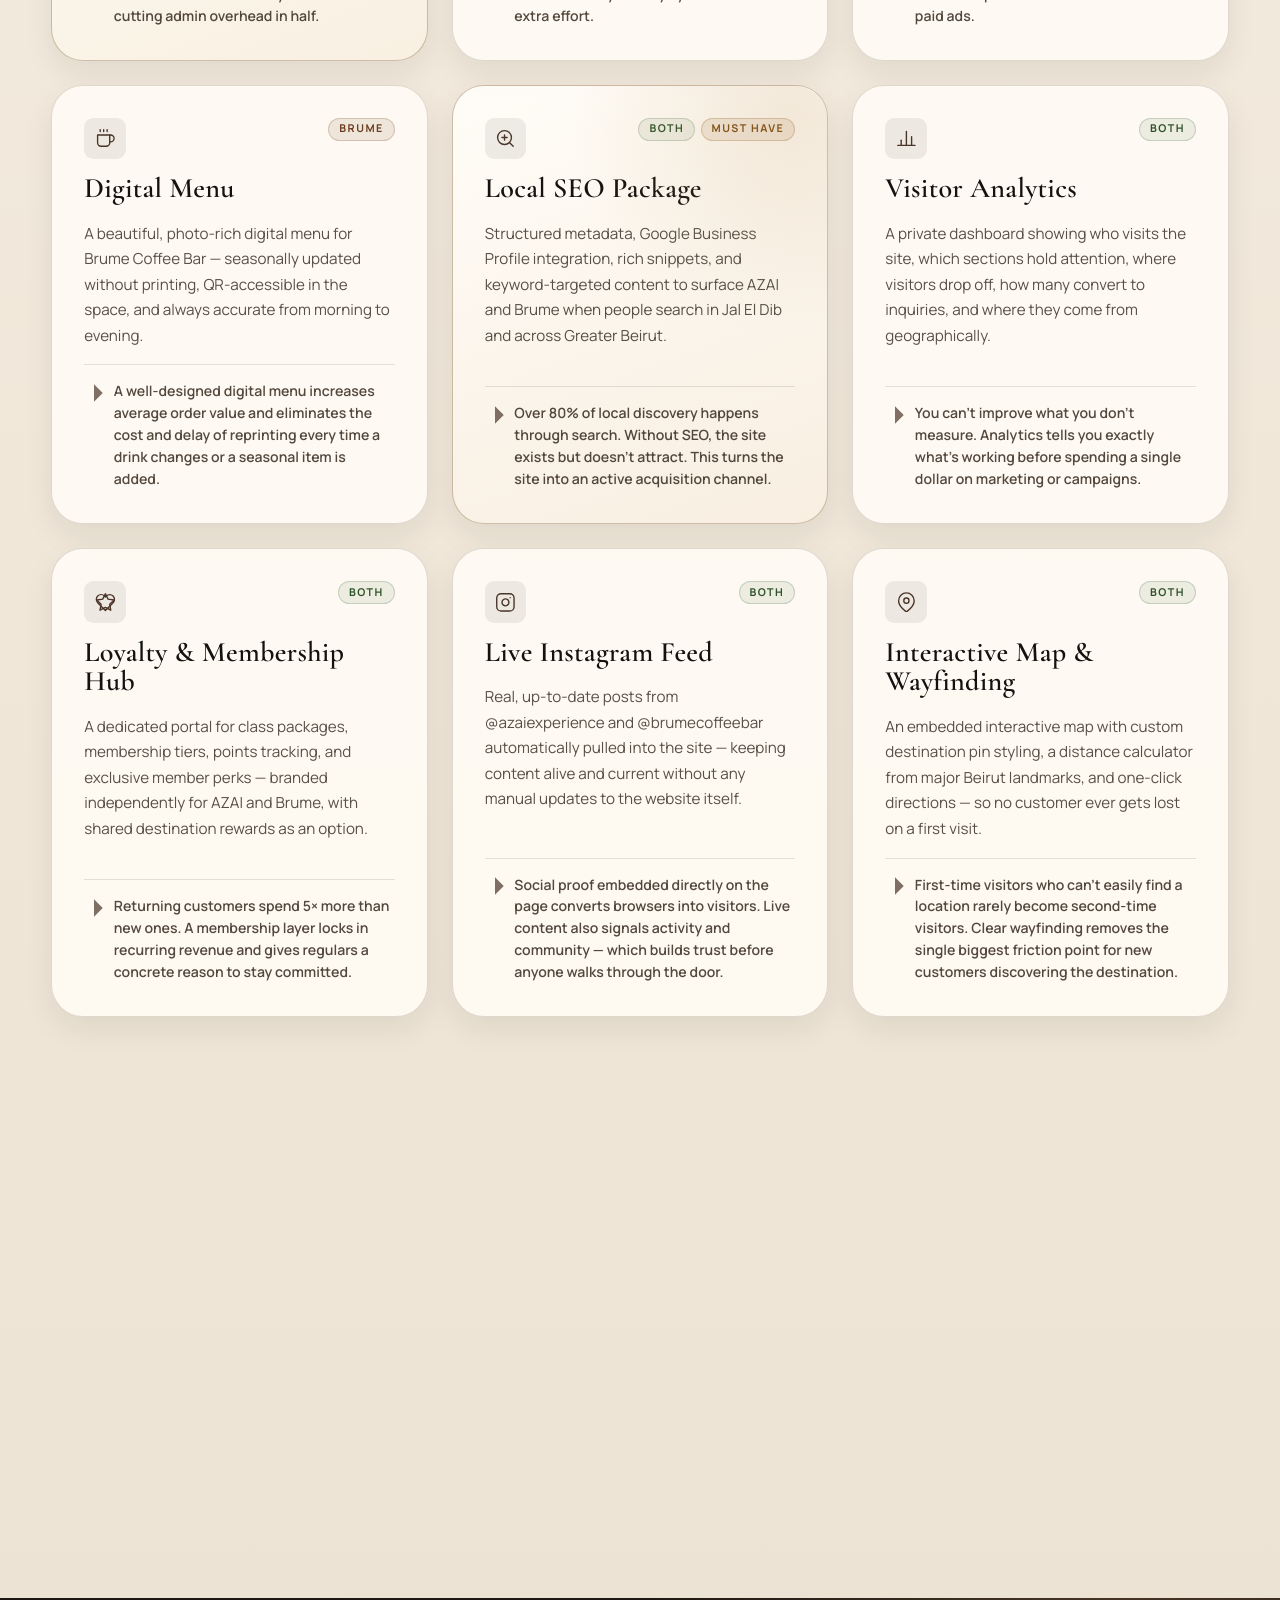
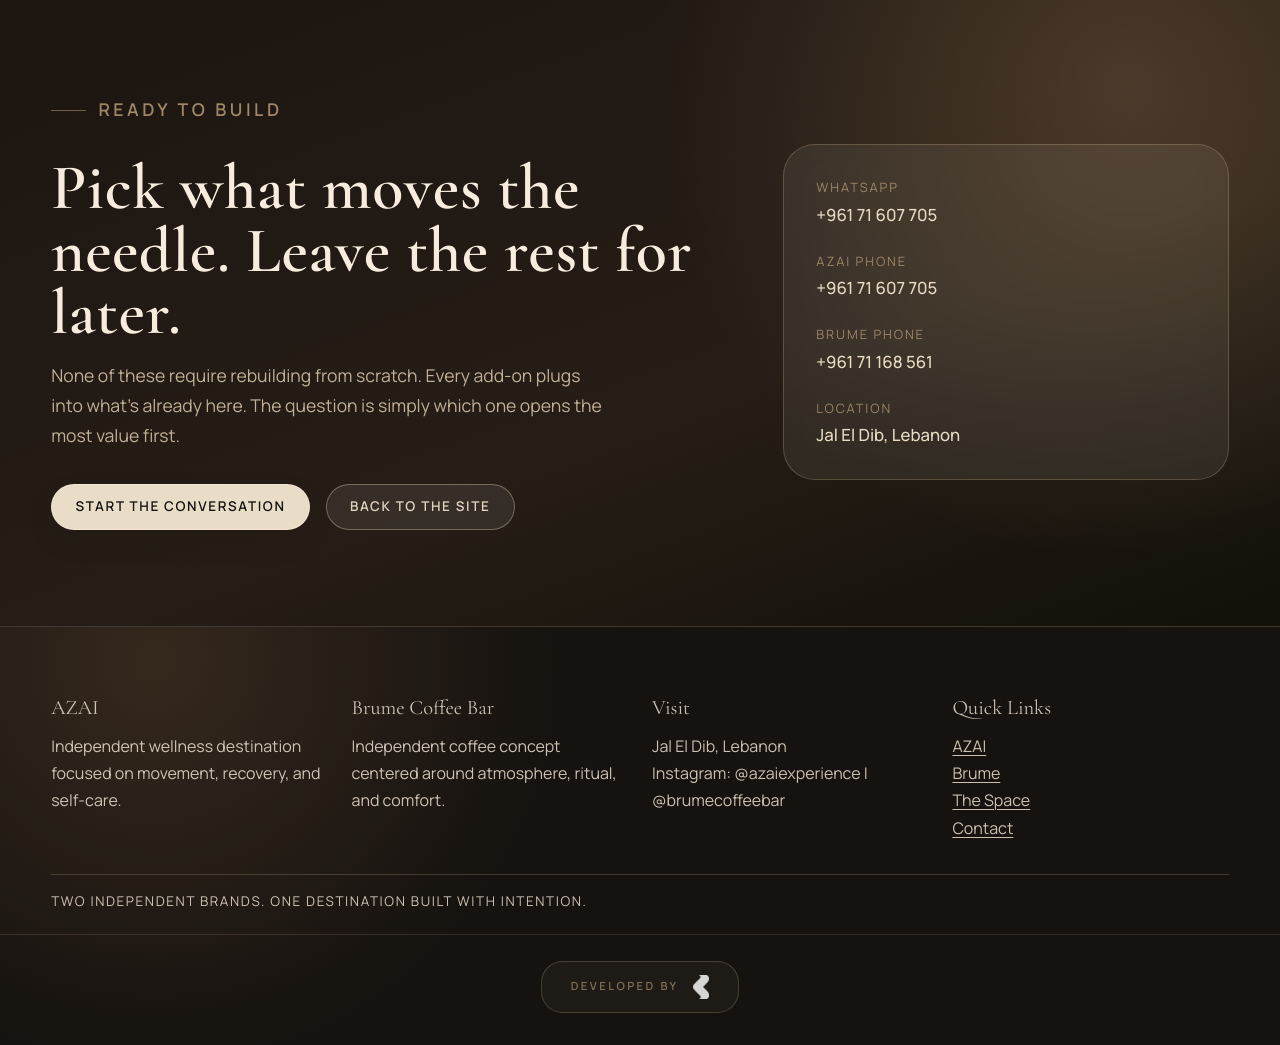
==== commit 0d0a4de4: "Add Voxire credit to footer on both pages Made-with: Cursor" ====
--- a/addons.html
+++ b/addons.html
@@ -1026,6 +1026,12 @@
       <div class="container footer-bottom">
         <p>Two independent brands. One destination built with intention.</p>
       </div>
+      <div class="footer-credit">
+        <a href="https://voxire.com" target="_blank" rel="noopener noreferrer" aria-label="Developed by Voxire — voxire.com">
+          <span class="footer-credit__label">Developed by</span>
+          <img src="instagram/Voxire-logo-enblm-m.png" alt="Voxire" class="footer-credit__logo" />
+        </a>
+      </div>
     </footer>
 
     <script src="script.js"></script>
--- a/style.css
+++ b/style.css
@@ -1141,13 +1141,60 @@
 
 .footer-bottom {
   border-top: 1px solid rgba(235, 203, 166, 0.2);
-  padding: 1rem 0 1.3rem;
+  padding: 1rem 0 0;
 }
 
 .footer-bottom p {
   font-size: 0.84rem;
   letter-spacing: 0.12em;
   text-transform: uppercase;
+  padding-bottom: 1.3rem;
+}
+
+.footer-credit {
+  border-top: 1px solid rgba(235, 203, 166, 0.14);
+  padding: 1.6rem 0 2rem;
+  display: flex;
+  justify-content: center;
+}
+
+.footer-credit a {
+  display: inline-flex;
+  align-items: center;
+  gap: 0.9rem;
+  text-decoration: none;
+  padding: 0.8rem 1.8rem;
+  border-radius: var(--radius-lg);
+  border: 1px solid rgba(220, 190, 150, 0.22);
+  background: rgba(255, 240, 210, 0.04);
+  transition: background 240ms ease, border-color 240ms ease, box-shadow 240ms ease;
+}
+
+.footer-credit a:hover {
+  background: rgba(255, 240, 210, 0.1);
+  border-color: rgba(220, 190, 150, 0.44);
+  box-shadow: 0 0 28px rgba(210, 170, 110, 0.12);
+}
+
+.footer-credit__label {
+  font-size: 0.7rem;
+  text-transform: uppercase;
+  letter-spacing: 0.22em;
+  color: rgba(205, 178, 138, 0.55);
+  font-weight: 600;
+  font-family: var(--font-sans);
+}
+
+.footer-credit__logo {
+  height: 1.5rem;
+  width: auto;
+  display: block;
+  filter: brightness(0) invert(1) opacity(0.82);
+  transition: filter 240ms ease;
+}
+
+.footer-credit a:hover .footer-credit__logo {
+  filter: brightness(0) invert(1) opacity(1);
 }
 
 .reveal {
